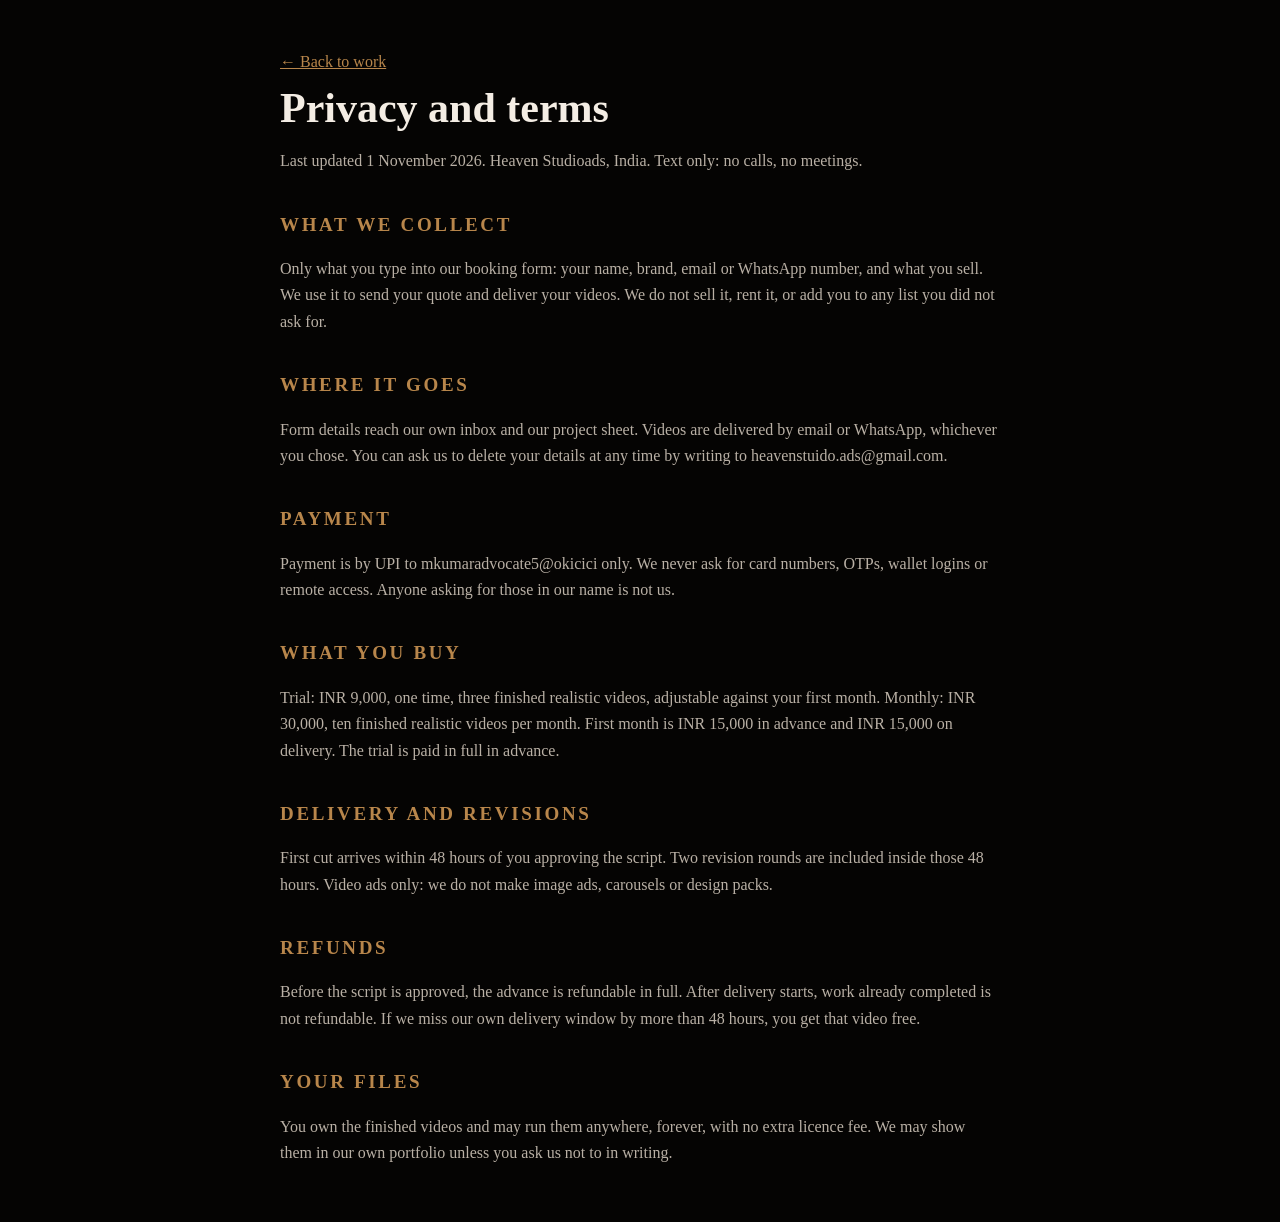
==== legal.html @ 8bb1868e "sync: current site, correct robots.txt, sitemap, captions/a11y fixes" ====
<!doctype html><html lang="en"><head><meta charset="utf-8">
<meta name="viewport" content="width=device-width,initial-scale=1">
<title>Privacy and terms, Heaven Studioads</title>
<meta name="description" content="How Heaven Studioads handles your details, what the trial and monthly plans cost, and the delivery terms.">
<link rel="canonical" href="https://heaven-studioads.surge.sh/legal.html">
<style>
:root{--ink:#f4ede4;--bg:#050403;--gold:#b8864b;--muted:#b9b0a5}
*{box-sizing:border-box}
body{margin:0;background:var(--bg);color:var(--ink);font:16px/1.65 Georgia,serif;padding:40px 22px}
main{max-width:720px;margin:0 auto}
h1{font-size:clamp(28px,5vw,42px);line-height:1.15;margin:0 0 8px}
h2{font-size:19px;letter-spacing:.14em;text-transform:uppercase;color:var(--gold);margin:34px 0 8px}
p,li{color:var(--muted)}
a{color:var(--gold)}
.back{display:inline-flex;align-items:center;min-height:44px}
</style></head><body><main>
<a class="back" href="/">&larr; Back to work</a>
<h1>Privacy and terms</h1>
<p>Last updated 1 November 2026. Heaven Studioads, India. Text only: no calls, no meetings.</p>

<h2>What we collect</h2>
<p>Only what you type into our booking form: your name, brand, email or WhatsApp number, and what you sell. We use it to send your quote and deliver your videos. We do not sell it, rent it, or add you to any list you did not ask for.</p>

<h2>Where it goes</h2>
<p>Form details reach our own inbox and our project sheet. Videos are delivered by email or WhatsApp, whichever you chose. You can ask us to delete your details at any time by writing to heavenstuido.ads@gmail.com.</p>

<h2>Payment</h2>
<p>Payment is by UPI to mkumaradvocate5@okicici only. We never ask for card numbers, OTPs, wallet logins or remote access. Anyone asking for those in our name is not us.</p>

<h2>What you buy</h2>
<p>Trial: INR 9,000, one time, three finished realistic videos, adjustable against your first month. Monthly: INR 30,000, ten finished realistic videos per month. First month is INR 15,000 in advance and INR 15,000 on delivery. The trial is paid in full in advance.</p>

<h2>Delivery and revisions</h2>
<p>First cut arrives within 48 hours of you approving the script. Two revision rounds are included inside those 48 hours. Video ads only: we do not make image ads, carousels or design packs.</p>

<h2>Refunds</h2>
<p>Before the script is approved, the advance is refundable in full. After delivery starts, work already completed is not refundable. If we miss our own delivery window by more than 48 hours, you get that video free.</p>

<h2>Your files</h2>
<p>You own the finished videos and may run them anywhere, forever, with no extra licence fee. We may show them in our own portfolio unless you ask us not to in writing.</p>
</main></body></html>
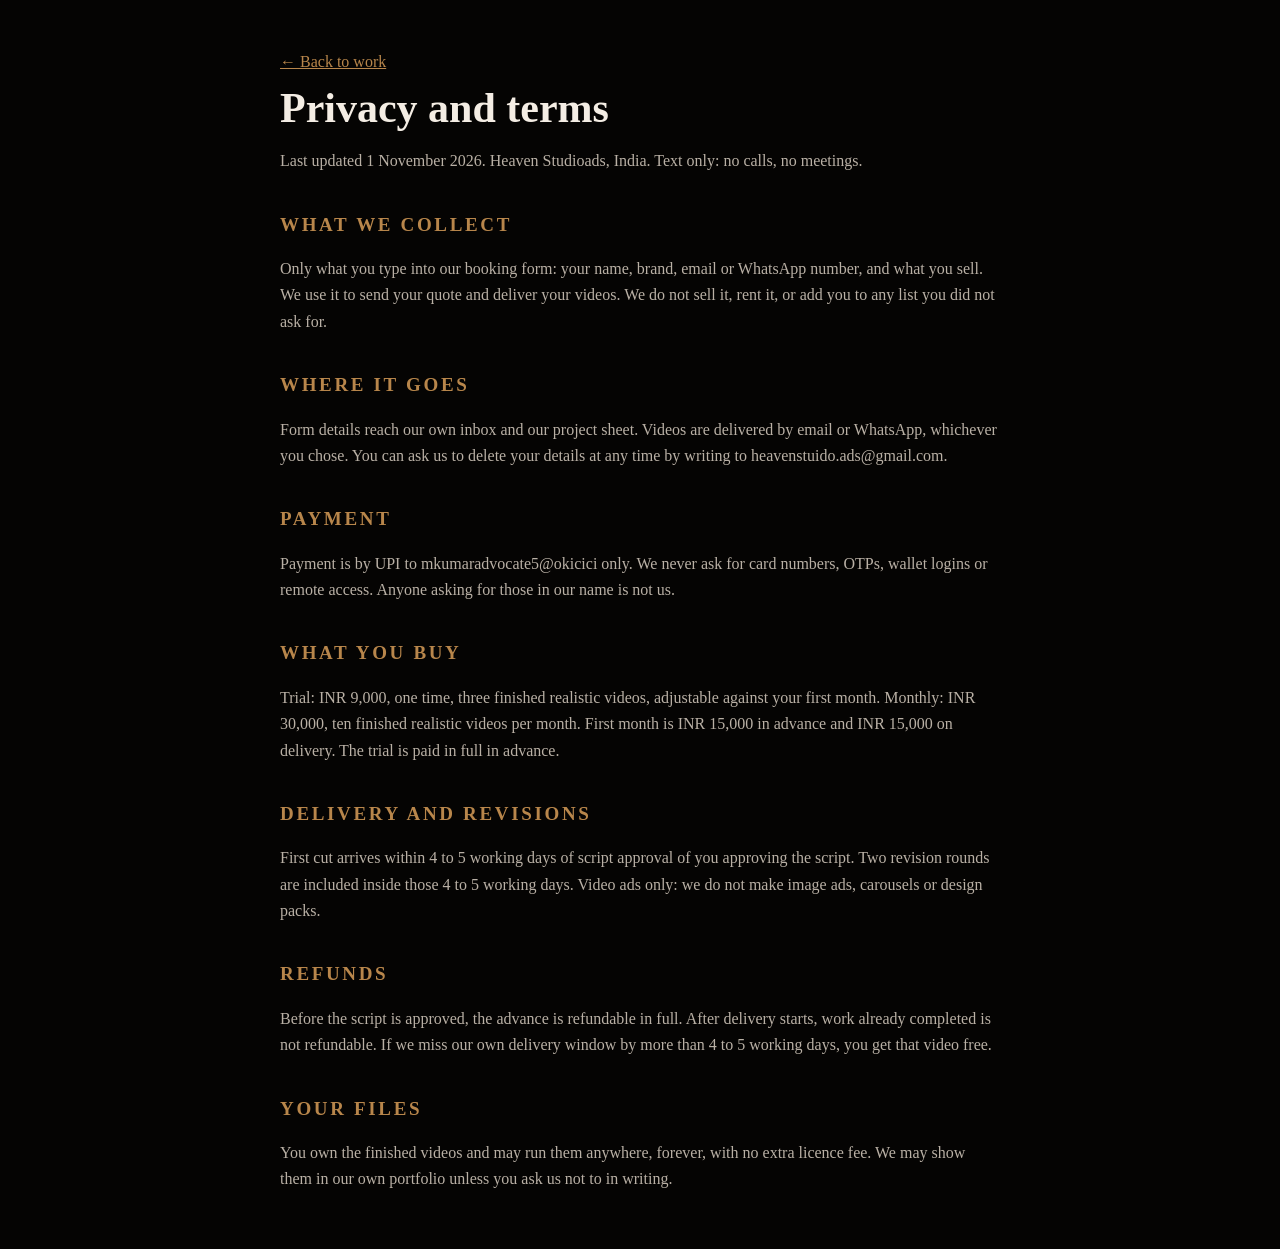
==== commit 787177bb: "sync: shipgate sync" ====
--- a/legal.html
+++ b/legal.html
@@ -31,10 +31,10 @@
 <p>Trial: INR 9,000, one time, three finished realistic videos, adjustable against your first month. Monthly: INR 30,000, ten finished realistic videos per month. First month is INR 15,000 in advance and INR 15,000 on delivery. The trial is paid in full in advance.</p>
 
 <h2>Delivery and revisions</h2>
-<p>First cut arrives within 48 hours of you approving the script. Two revision rounds are included inside those 48 hours. Video ads only: we do not make image ads, carousels or design packs.</p>
+<p>First cut arrives within 4 to 5 working days of script approval of you approving the script. Two revision rounds are included inside those 4 to 5 working days. Video ads only: we do not make image ads, carousels or design packs.</p>
 
 <h2>Refunds</h2>
-<p>Before the script is approved, the advance is refundable in full. After delivery starts, work already completed is not refundable. If we miss our own delivery window by more than 48 hours, you get that video free.</p>
+<p>Before the script is approved, the advance is refundable in full. After delivery starts, work already completed is not refundable. If we miss our own delivery window by more than 4 to 5 working days, you get that video free.</p>
 
 <h2>Your files</h2>
 <p>You own the finished videos and may run them anywhere, forever, with no extra licence fee. We may show them in our own portfolio unless you ask us not to in writing.</p>
